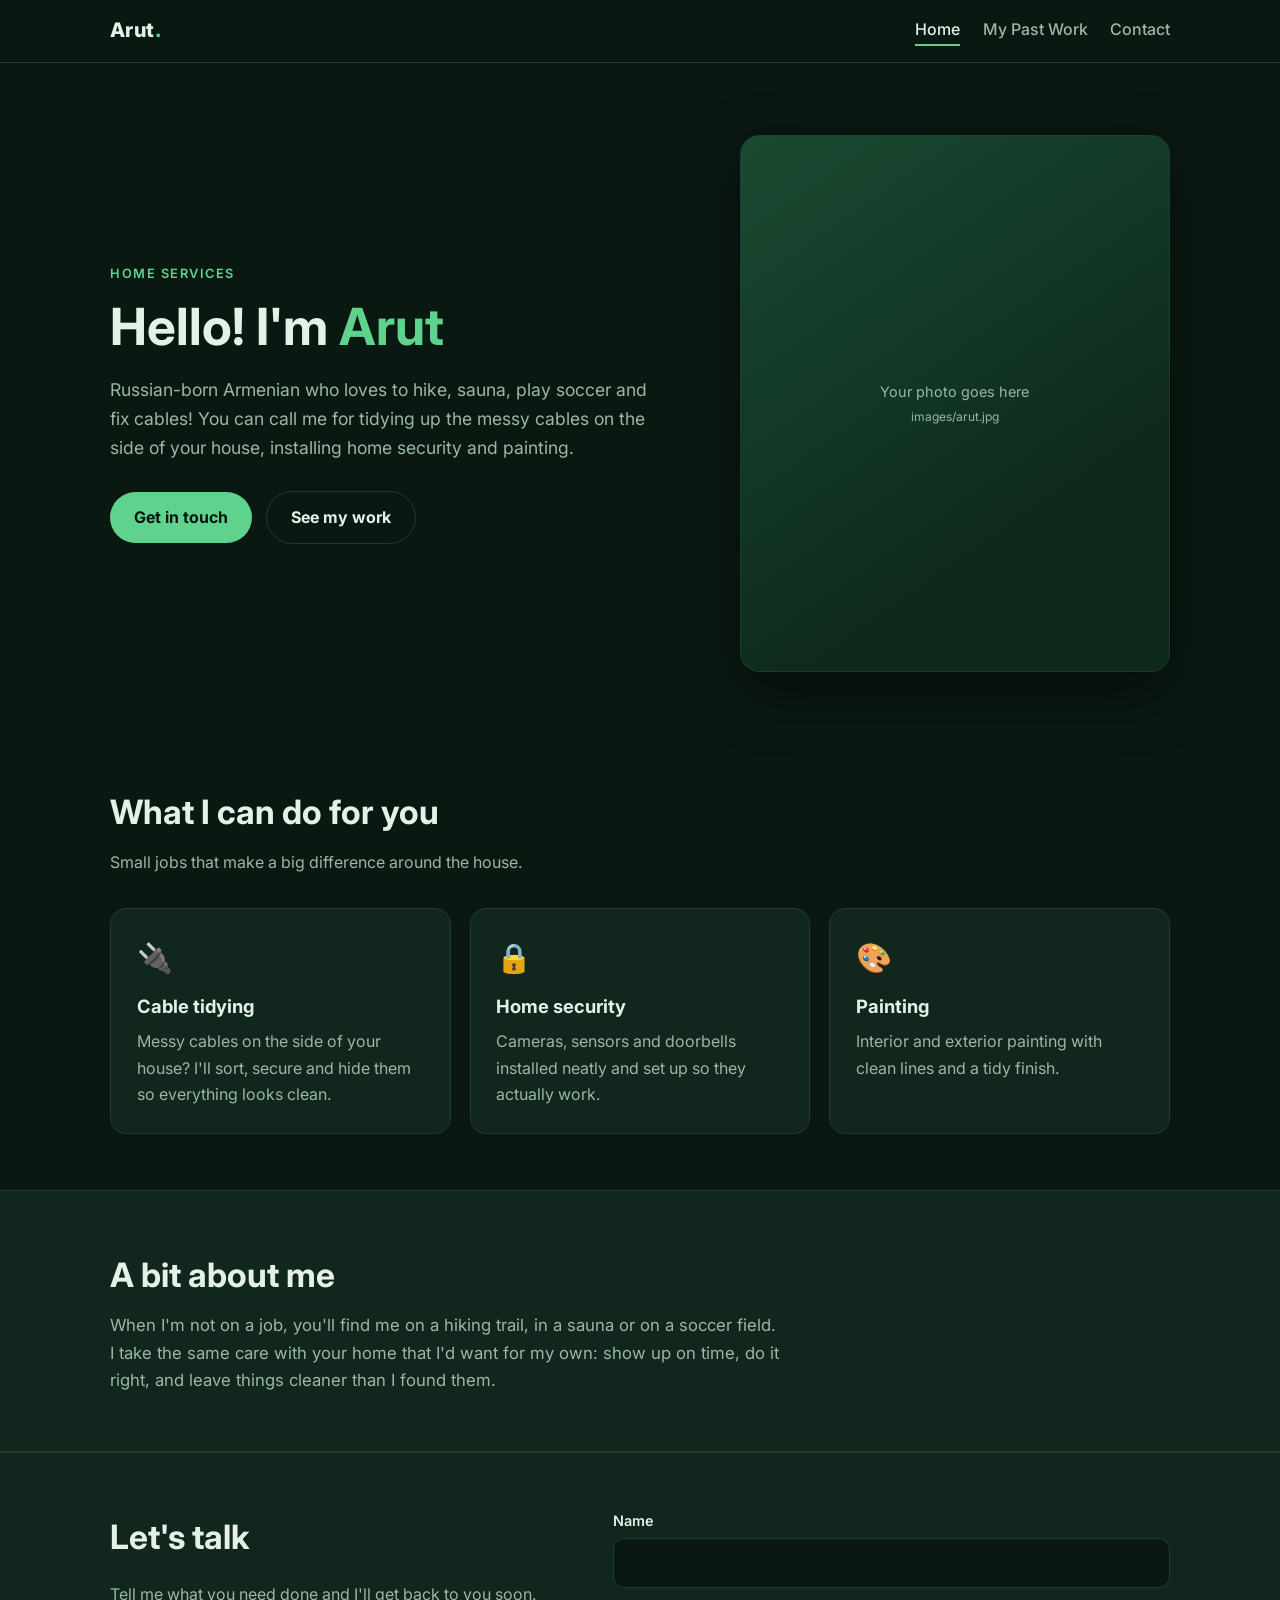
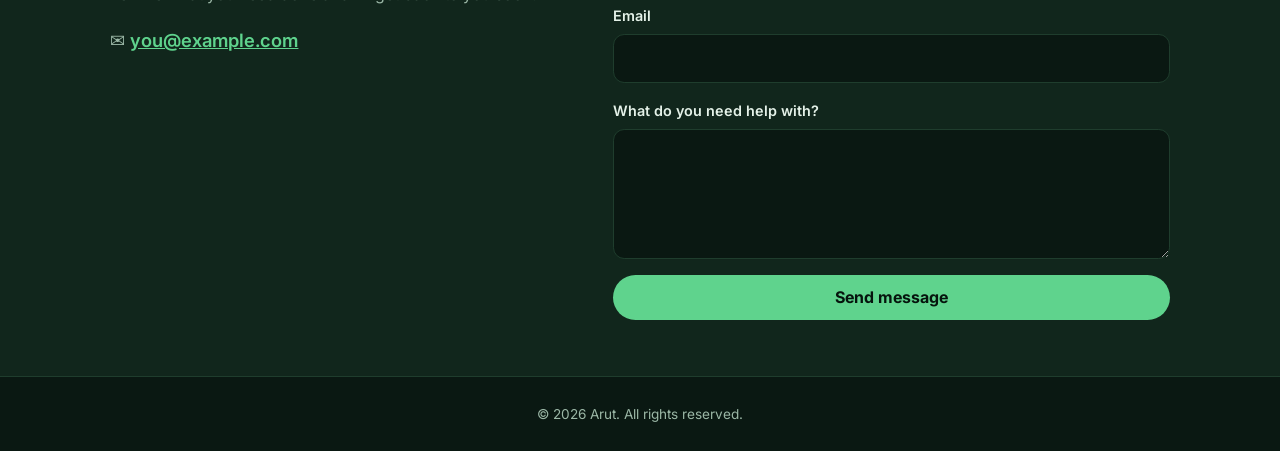
==== index.html @ 838eb2fe "udpated design" ====
<!DOCTYPE html>
<html lang="en">
<head>
  <meta charset="UTF-8">
  <meta name="viewport" content="width=device-width, initial-scale=1">
  <title>Arut | Cable Tidying, Home Security &amp; Painting</title>
  <meta name="description" content="Arut helps with messy cable cleanup, home security installation and painting.">
  <link rel="preconnect" href="https://fonts.googleapis.com">
  <link rel="preconnect" href="https://fonts.gstatic.com" crossorigin>
  <link href="https://fonts.googleapis.com/css2?family=Inter:wght@400;500;600;700;800&display=swap" rel="stylesheet">
  <link rel="stylesheet" href="style.css">
</head>
<body>

  <header class="site-header">
    <div class="wrap">
      <a class="logo" href="index.html">Arut<span>.</span></a>
      <nav>
        <a href="index.html" aria-current="page">Home</a>
        <a href="work.html">My Past Work</a>
        <a href="#contact">Contact</a>
      </nav>
    </div>
  </header>

  <main>
    <!-- HERO -->
    <section class="hero">
      <div class="wrap">
        <div>
          <p class="eyebrow">Home services</p>
          <h1>Hello! I'm <em>Arut</em></h1>
          <p class="lead">
            Russian-born Armenian who loves to hike, sauna, play soccer and fix cables!
            You can call me for tidying up the messy cables on the side of your house,
            installing home security and painting.
          </p>
          <div class="hero-actions">
            <a class="btn" href="#contact">Get in touch</a>
            <a class="btn ghost" href="work.html">See my work</a>
          </div>
        </div>

        <!-- Replace images/arut.jpg with your own photo (same file name) -->
        <div class="photo">
          <img src="images/arut.jpg" alt="Arut" onerror="this.remove()">
          <span>Your photo goes here<br><small>images/arut.jpg</small></span>
        </div>
      </div>
    </section>

    <!-- SERVICES -->
    <section>
      <div class="wrap">
        <h2>What I can do for you</h2>
        <p class="section-sub">Small jobs that make a big difference around the house.</p>

        <div class="cards">
          <article class="card">
            <div class="icon">🔌</div>
            <h3>Cable tidying</h3>
            <p>Messy cables on the side of your house? I'll sort, secure and hide them so everything looks clean.</p>
          </article>
          <article class="card">
            <div class="icon">🔒</div>
            <h3>Home security</h3>
            <p>Cameras, sensors and doorbells installed neatly and set up so they actually work.</p>
          </article>
          <article class="card">
            <div class="icon">🎨</div>
            <h3>Painting</h3>
            <p>Interior and exterior painting with clean lines and a tidy finish.</p>
          </article>
        </div>
      </div>
    </section>

    <!-- ABOUT -->
    <section class="about-strip">
      <div class="wrap">
        <h2>A bit about me</h2>
        <p>
          When I'm not on a job, you'll find me on a hiking trail, in a sauna or on a soccer field.
          I take the same care with your home that I'd want for my own: show up on time,
          do it right, and leave things cleaner than I found them.
        </p>
      </div>
    </section>
  </main>

  <!-- CONTACT -->
  <section class="contact" id="contact">
    <div class="wrap">
      <div class="contact-info">
        <h2>Let's talk</h2>
        <p>Tell me what you need done and I'll get back to you soon.</p>
        <p class="email">✉️ <a href="mailto:you@example.com">you@example.com</a></p>
      </div>

      <!-- Replace YOUR_FORM_ID with the ID from your free Formspree form (formspree.io) -->
      <form action="https://formspree.io/f/YOUR_FORM_ID" method="POST">
        <label>Name
          <input type="text" name="name" required>
        </label>
        <label>Email
          <input type="email" name="email" required>
        </label>
        <label>What do you need help with?
          <textarea name="message" required></textarea>
        </label>
        <button class="btn" type="submit">Send message</button>
      </form>
    </div>
  </section>

  <footer>© <span id="year"></span> Arut. All rights reserved.</footer>
  <script>document.getElementById("year").textContent = new Date().getFullYear();</script>
</body>
</html>
---- style.css ----
:root {
  --bg: #0a1812;
  --surface: #11261c;
  --surface-2: #17332602;
  --line: #1f3d2d;
  --text: #e4f1e8;
  --muted: #9bb7a6;
  --accent: #5fd38d;
  --accent-dark: #2f9e60;
}

* { box-sizing: border-box; }

html { scroll-behavior: smooth; }

body {
  margin: 0;
  font-family: "Inter", system-ui, -apple-system, "Segoe UI", sans-serif;
  background: var(--bg);
  color: var(--text);
  line-height: 1.65;
}

a { color: var(--accent); }

.wrap {
  width: min(1060px, 100% - 2.5rem);
  margin-inline: auto;
}

/* ---------- Header ---------- */
.site-header {
  position: sticky;
  top: 0;
  z-index: 10;
  background: rgba(10, 24, 18, 0.88);
  backdrop-filter: blur(8px);
  border-bottom: 1px solid var(--line);
}

.site-header .wrap {
  display: flex;
  align-items: center;
  justify-content: space-between;
  padding-block: 0.9rem;
}

.logo {
  font-weight: 800;
  font-size: 1.25rem;
  letter-spacing: 0.02em;
  color: var(--text);
  text-decoration: none;
}
.logo span { color: var(--accent); }

nav { display: flex; gap: 1.4rem; }
nav a {
  color: var(--muted);
  text-decoration: none;
  font-weight: 500;
  padding-bottom: 2px;
  border-bottom: 2px solid transparent;
}
nav a:hover,
nav a[aria-current="page"] {
  color: var(--text);
  border-color: var(--accent);
}

/* ---------- Hero ---------- */
.hero {
  padding-block: 4.5rem 3.5rem;
}
.hero .wrap {
  display: grid;
  grid-template-columns: 1.15fr 0.85fr;
  gap: 3rem;
  align-items: center;
}

.eyebrow {
  color: var(--accent);
  font-weight: 600;
  text-transform: uppercase;
  letter-spacing: 0.12em;
  font-size: 0.8rem;
  margin: 0 0 0.8rem;
}

h1 {
  font-size: clamp(2rem, 5vw, 3.2rem);
  line-height: 1.15;
  margin: 0 0 1.2rem;
}
h1 em { color: var(--accent); font-style: normal; }

.lead { color: var(--muted); font-size: 1.1rem; max-width: 34rem; }

.btn {
  display: inline-block;
  background: var(--accent);
  color: #06140d;
  font-weight: 700;
  padding: 0.8rem 1.5rem;
  border-radius: 999px;
  text-decoration: none;
  border: 0;
  cursor: pointer;
  font-size: 1rem;
  font-family: inherit;
  transition: transform 0.15s, background 0.15s;
}
.btn:hover { background: #7ae6a6; transform: translateY(-2px); }
.btn.ghost {
  background: transparent;
  color: var(--text);
  border: 1px solid var(--line);
  margin-left: 0.6rem;
}
.btn.ghost:hover { border-color: var(--accent); background: transparent; }

.hero-actions { margin-top: 1.8rem; }

/* Photo slots: the <img> sits on top; if the file is missing it disappears
   and this green placeholder shows instead. */
.photo {
  position: relative;
  border-radius: 1.2rem;
  overflow: hidden;
  background:
    linear-gradient(145deg, #1a4a32, #0e2a1d 70%);
  border: 1px solid var(--line);
  display: grid;
  place-items: center;
  color: var(--muted);
  font-size: 0.9rem;
  text-align: center;
  padding: 1rem;
}
.photo img {
  position: absolute;
  inset: 0;
  width: 100%;
  height: 100%;
  object-fit: cover;
}
.hero .photo { aspect-ratio: 4 / 5; box-shadow: 0 20px 60px rgba(0,0,0,0.45); }

/* ---------- Sections ---------- */
section { padding-block: 3.5rem; }

h2 {
  font-size: clamp(1.5rem, 3.5vw, 2.1rem);
  margin: 0 0 0.6rem;
}
.section-sub { color: var(--muted); margin: 0 0 2rem; max-width: 36rem; }

.cards {
  display: grid;
  grid-template-columns: repeat(auto-fit, minmax(250px, 1fr));
  gap: 1.2rem;
}
.card {
  background: var(--surface);
  border: 1px solid var(--line);
  border-radius: 1rem;
  padding: 1.6rem;
  transition: transform 0.2s, border-color 0.2s;
}
.card:hover { transform: translateY(-4px); border-color: var(--accent-dark); }
.card .icon { font-size: 1.8rem; margin-bottom: 0.6rem; }
.card h3 { margin: 0 0 0.4rem; font-size: 1.15rem; }
.card p { margin: 0; color: var(--muted); }

.about-strip {
  background: var(--surface);
  border-block: 1px solid var(--line);
}
.about-strip p { max-width: 42rem; color: var(--muted); font-size: 1.05rem; margin: 0; }

/* ---------- Gallery ---------- */
.page-title { padding-block: 3.5rem 1rem; }
.page-title p { color: var(--muted); max-width: 36rem; margin: 0; }

.gallery {
  display: grid;
  grid-template-columns: repeat(auto-fill, minmax(280px, 1fr));
  gap: 1.1rem;
  padding-bottom: 2rem;
}
.gallery figure { margin: 0; }
.gallery .photo { aspect-ratio: 4 / 3; transition: transform 0.2s, border-color 0.2s; }
.gallery .photo:hover { transform: scale(1.02); border-color: var(--accent-dark); }
.gallery figcaption {
  color: var(--muted);
  font-size: 0.92rem;
  margin-top: 0.5rem;
}

/* ---------- Contact ---------- */
.contact {
  background: var(--surface);
  border-top: 1px solid var(--line);
}
.contact .wrap {
  display: grid;
  grid-template-columns: 0.9fr 1.1fr;
  gap: 3rem;
}
.contact-info p { color: var(--muted); }
.contact-info .email {
  font-size: 1.15rem;
  font-weight: 600;
  word-break: break-all;
}

form { display: grid; gap: 1rem; }
label { font-weight: 600; font-size: 0.9rem; display: grid; gap: 0.35rem; }
input, textarea {
  font: inherit;
  color: var(--text);
  background: var(--bg);
  border: 1px solid var(--line);
  border-radius: 0.7rem;
  padding: 0.75rem 0.9rem;
}
input:focus, textarea:focus {
  outline: 2px solid var(--accent);
  outline-offset: 1px;
  border-color: transparent;
}
textarea { min-height: 130px; resize: vertical; }

footer {
  text-align: center;
  color: var(--muted);
  font-size: 0.85rem;
  padding-block: 1.6rem;
  border-top: 1px solid var(--line);
}

/* ---------- Mobile ---------- */
@media (max-width: 760px) {
  .hero .wrap,
  .contact .wrap { grid-template-columns: 1fr; gap: 2rem; }
  .hero { padding-block: 2.5rem; }
  .hero .photo { aspect-ratio: 4 / 3; order: -1; }
  .btn.ghost { margin: 0.6rem 0 0; }
}
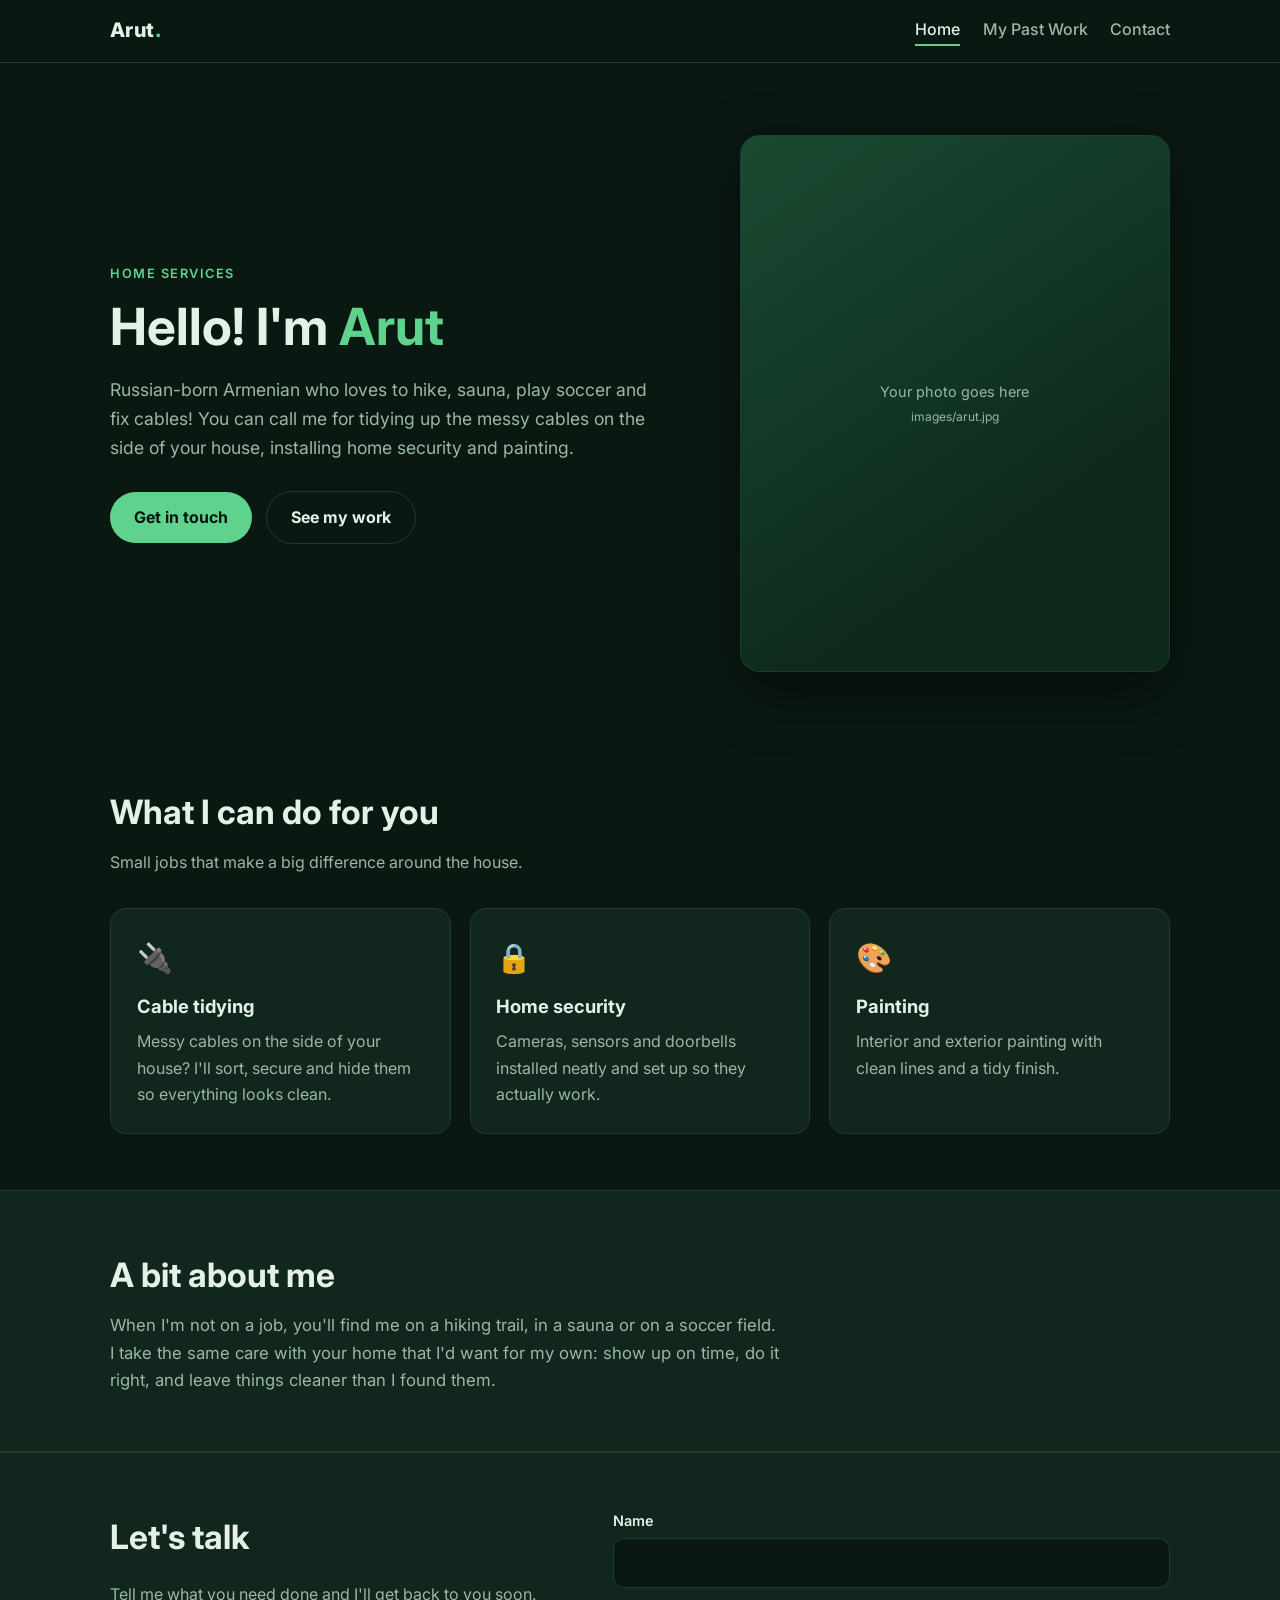
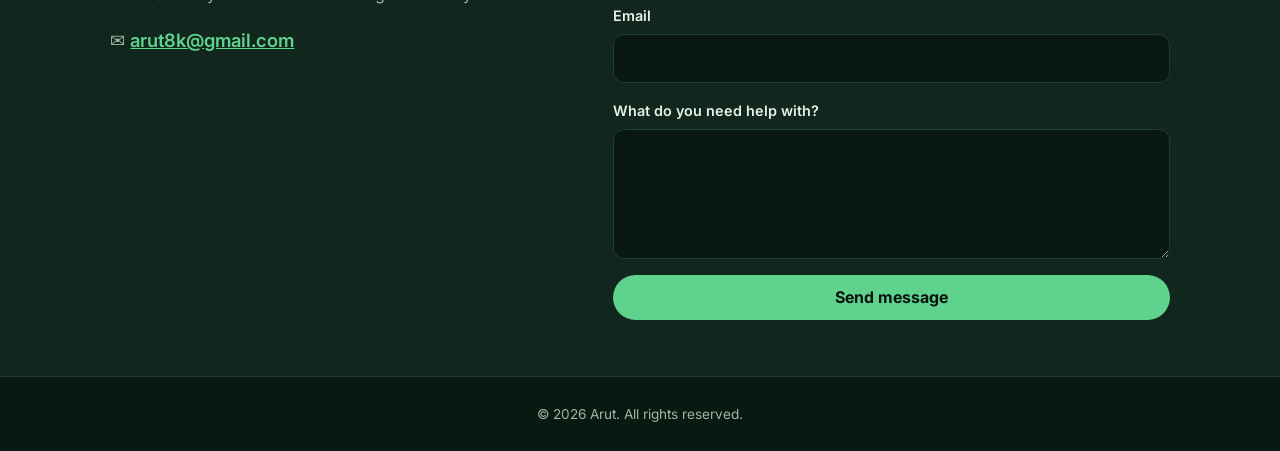
==== commit fc3245f6: "Update index.html" ====
--- a/index.html
+++ b/index.html
@@ -94,7 +94,7 @@
       <div class="contact-info">
         <h2>Let's talk</h2>
         <p>Tell me what you need done and I'll get back to you soon.</p>
-        <p class="email">✉️ <a href="mailto:you@example.com">you@example.com</a></p>
+        <p class="email">✉️ <a href="mailto:arut8k@gmail.com">arut8k@gmail.com</a></p>
       </div>
 
       <!-- Replace YOUR_FORM_ID with the ID from your free Formspree form (formspree.io) -->
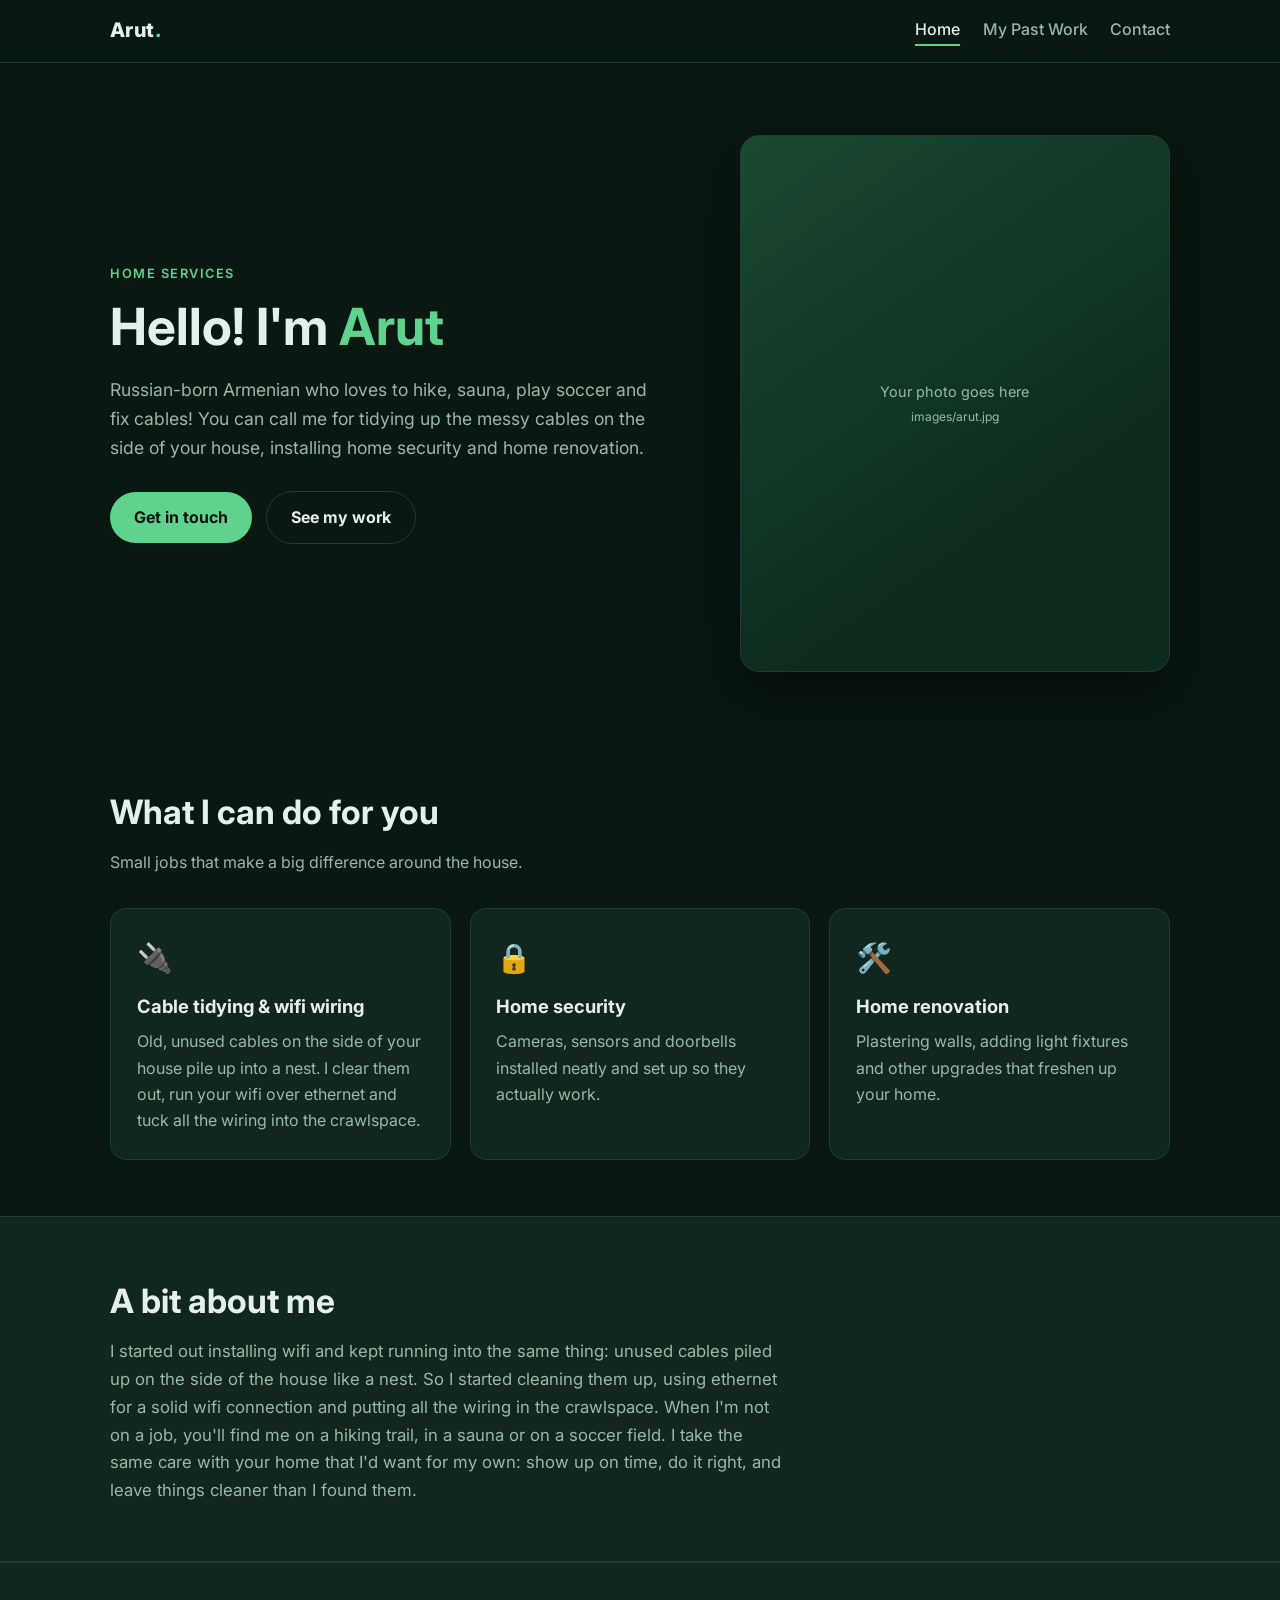
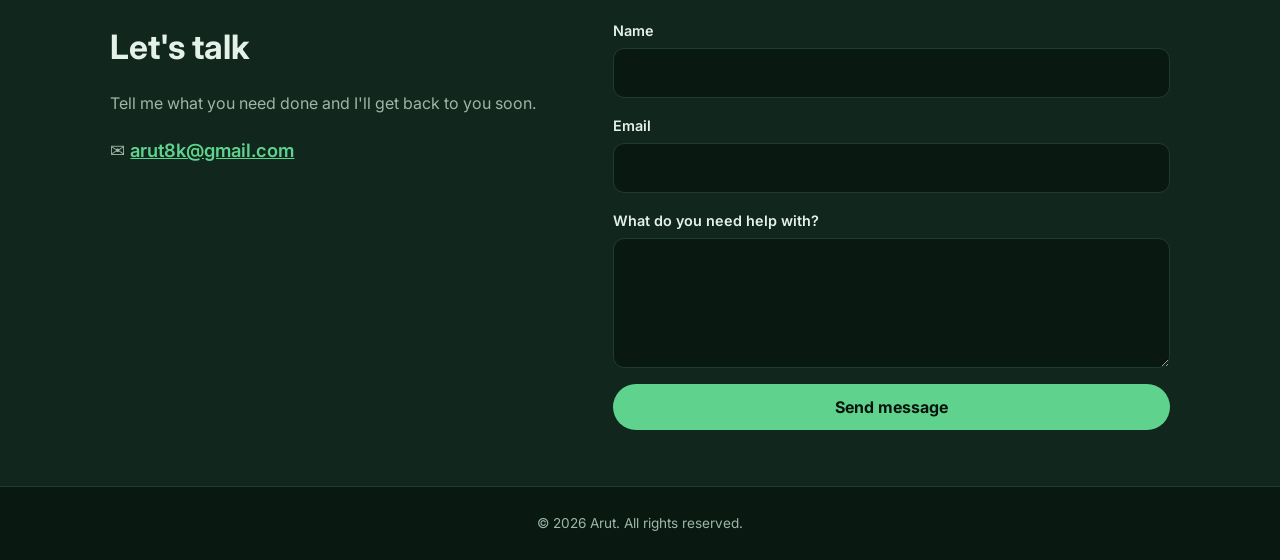
==== commit 92d7c565: "update the wording" ====
--- a/index.html
+++ b/index.html
@@ -3,8 +3,8 @@
 <head>
   <meta charset="UTF-8">
   <meta name="viewport" content="width=device-width, initial-scale=1">
-  <title>Arut | Cable Tidying, Home Security &amp; Painting</title>
-  <meta name="description" content="Arut helps with messy cable cleanup, home security installation and painting.">
+  <title>Arut | Wifi Wiring, Home Security &amp; Renovation</title>
+  <meta name="description" content="Arut helps with messy cable cleanup, wired wifi setups, home security installation and home renovation.">
   <link rel="preconnect" href="https://fonts.googleapis.com">
   <link rel="preconnect" href="https://fonts.gstatic.com" crossorigin>
   <link href="https://fonts.googleapis.com/css2?family=Inter:wght@400;500;600;700;800&display=swap" rel="stylesheet">
@@ -33,7 +33,7 @@
           <p class="lead">
             Russian-born Armenian who loves to hike, sauna, play soccer and fix cables!
             You can call me for tidying up the messy cables on the side of your house,
-            installing home security and painting.
+            installing home security and home renovation.
           </p>
           <div class="hero-actions">
             <a class="btn" href="#contact">Get in touch</a>
@@ -58,8 +58,8 @@
         <div class="cards">
           <article class="card">
             <div class="icon">🔌</div>
-            <h3>Cable tidying</h3>
-            <p>Messy cables on the side of your house? I'll sort, secure and hide them so everything looks clean.</p>
+            <h3>Cable tidying &amp; wifi wiring</h3>
+            <p>Old, unused cables on the side of your house pile up into a nest. I clear them out, run your wifi over ethernet and tuck all the wiring into the crawlspace.</p>
           </article>
           <article class="card">
             <div class="icon">🔒</div>
@@ -67,9 +67,9 @@
             <p>Cameras, sensors and doorbells installed neatly and set up so they actually work.</p>
           </article>
           <article class="card">
-            <div class="icon">🎨</div>
-            <h3>Painting</h3>
-            <p>Interior and exterior painting with clean lines and a tidy finish.</p>
+            <div class="icon">🛠️</div>
+            <h3>Home renovation</h3>
+            <p>Plastering walls, adding light fixtures and other upgrades that freshen up your home.</p>
           </article>
         </div>
       </div>
@@ -80,9 +80,12 @@
       <div class="wrap">
         <h2>A bit about me</h2>
         <p>
-          When I'm not on a job, you'll find me on a hiking trail, in a sauna or on a soccer field.
-          I take the same care with your home that I'd want for my own: show up on time,
-          do it right, and leave things cleaner than I found them.
+          I started out installing wifi and kept running into the same thing: unused cables piled up
+          on the side of the house like a nest. So I started cleaning them up, using ethernet for a
+          solid wifi connection and putting all the wiring in the crawlspace. When I'm not on a job,
+          you'll find me on a hiking trail, in a sauna or on a soccer field. I take the same care with
+          your home that I'd want for my own: show up on time, do it right, and leave things cleaner
+          than I found them.
         </p>
       </div>
     </section>
